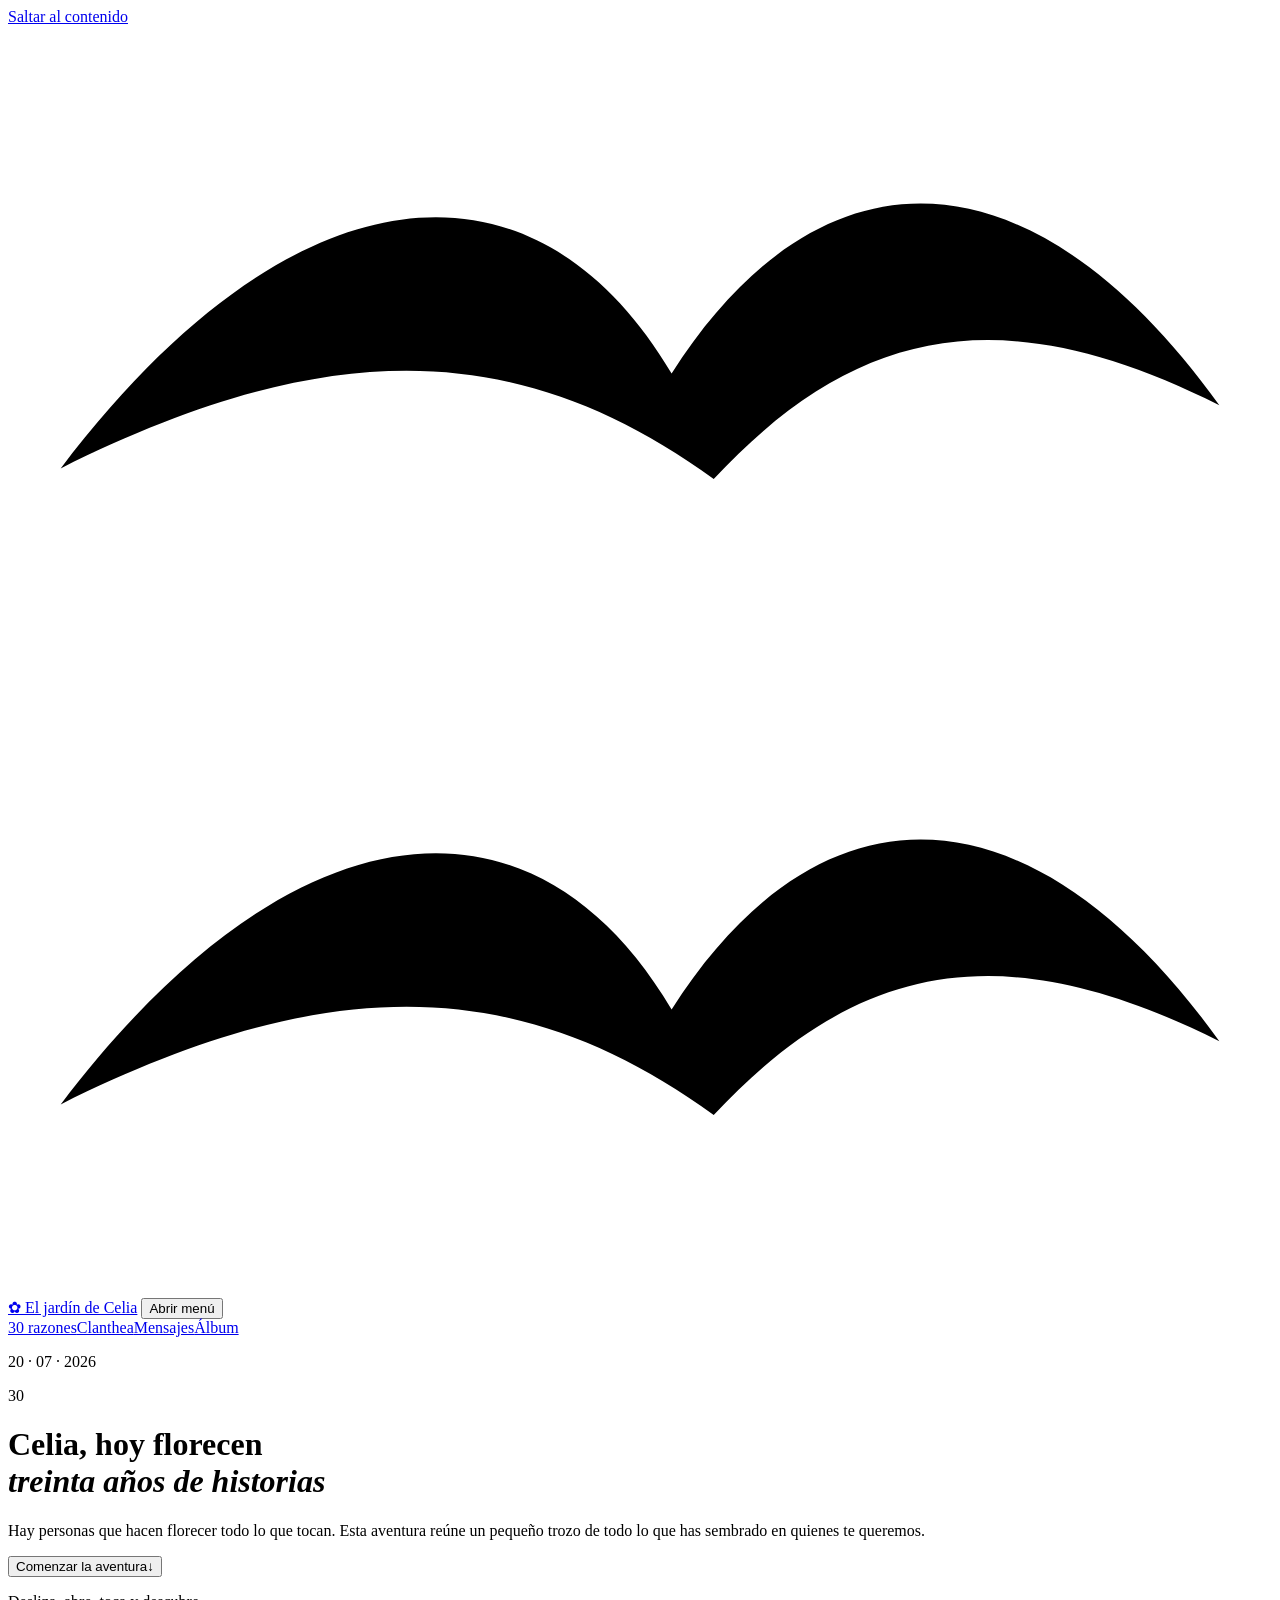
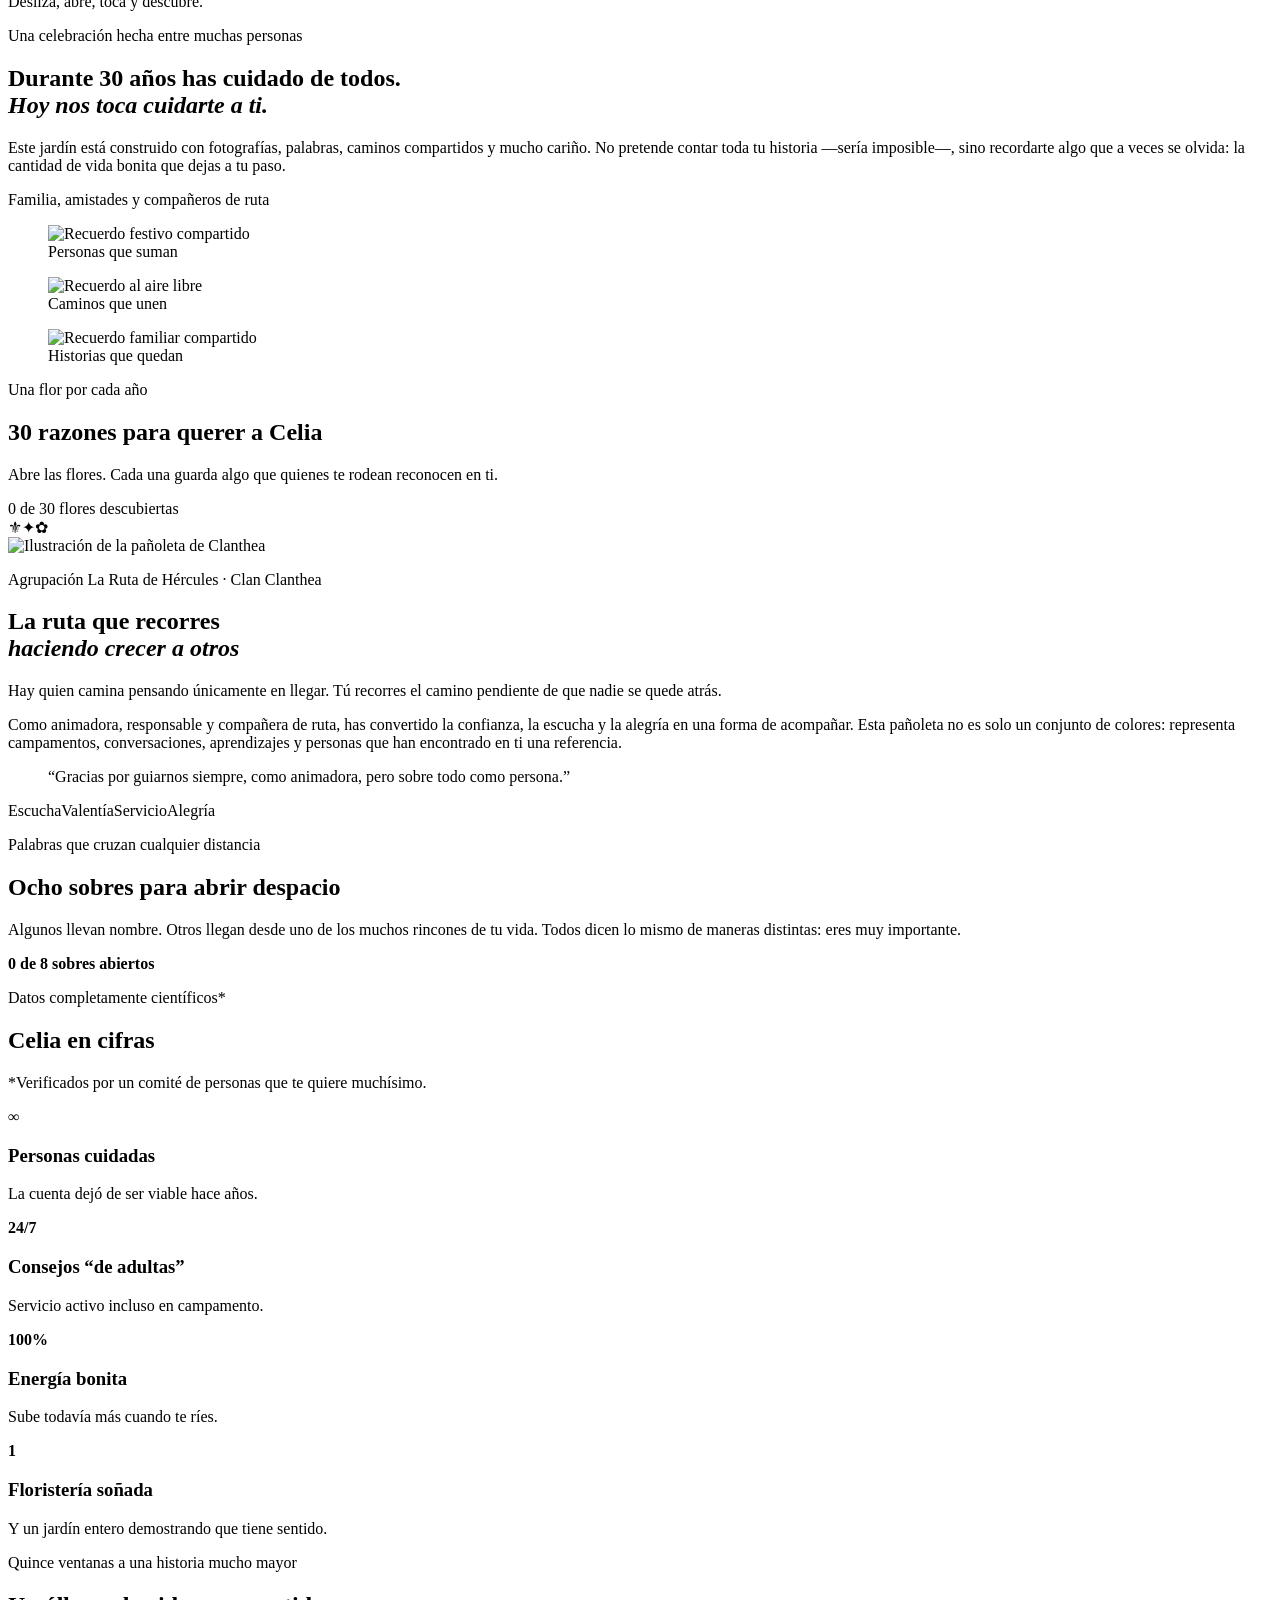
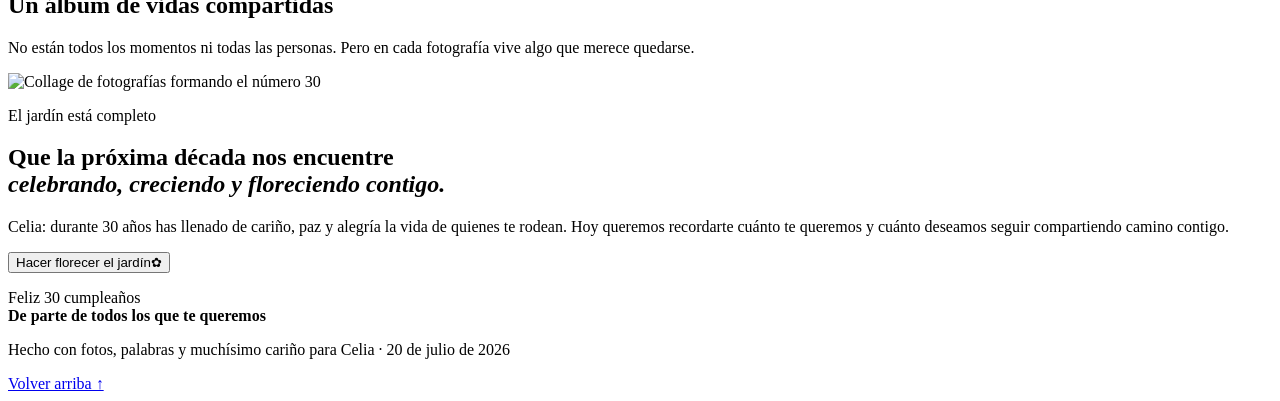
==== index.html @ 1d8b46d8 "Add files via upload" ====
<!doctype html>
<html lang="es">
<head>
  <meta charset="utf-8">
  <meta name="viewport" content="width=device-width, initial-scale=1, viewport-fit=cover">
  <meta name="theme-color" content="#6f3aa8">
  <meta name="color-scheme" content="light">
  <meta name="robots" content="noindex, nofollow, noarchive">
  <meta name="description" content="El jardín de los 30: una aventura de cumpleaños para Celia, creada por quienes la quieren.">
  <meta property="og:title" content="Celia · El jardín de los 30">
  <meta property="og:description" content="Treinta años, infinitas historias y un jardín lleno de cariño.">
  <meta property="og:type" content="website">
  <meta property="og:image" content="https://lsanchezmuniz23.github.io/Celia/assets/illustrations/og-celia.webp">
  <meta property="og:image:width" content="1200">
  <meta property="og:image:height" content="630">
  <meta property="og:url" content="https://lsanchezmuniz23.github.io/Celia/">
  <link rel="canonical" href="https://lsanchezmuniz23.github.io/Celia/">
  <meta property="og:locale" content="es_ES">
  <title>Celia · El jardín de los 30</title>
  <link rel="icon" href="assets/illustrations/favicon.svg" type="image/svg+xml">
  <link rel="manifest" href="manifest.webmanifest">
  <link rel="stylesheet" href="css/styles.css">
  <script>document.documentElement.classList.add('js');</script>
</head>
<body>
  <a class="skip-link" href="#main">Saltar al contenido</a>
  <div class="page-progress" aria-hidden="true"><span></span></div>
  <div class="petal-field" aria-hidden="true"></div>

  <header class="hero" id="inicio">
    <div class="hero__sky" aria-hidden="true">
      <svg class="swallow swallow--one" viewBox="0 0 120 60"><path d="M5 42c22-29 45-31 58-9 14-22 34-22 52 3-20-10-34-8-48 7-18-13-36-14-62-1Z"/></svg>
      <svg class="swallow swallow--two" viewBox="0 0 120 60"><path d="M5 42c22-29 45-31 58-9 14-22 34-22 52 3-20-10-34-8-48 7-18-13-36-14-62-1Z"/></svg>
    </div>
    <nav class="topbar" aria-label="Navegación principal">
      <a class="brand" href="#inicio" aria-label="Volver al inicio"><span>✿</span> El jardín de Celia</a>
      <button class="nav-toggle" type="button" aria-expanded="false" aria-controls="nav-links"><span></span><span></span><span></span><span class="sr-only">Abrir menú</span></button>
      <div class="nav-links" id="nav-links">
        <a href="#razones">30 razones</a><a href="#clanthea">Clanthea</a><a href="#mensajes">Mensajes</a><a href="#album">Álbum</a>
      </div>
    </nav>

    <div class="hero__content">
      <p class="eyebrow">20 · 07 · 2026</p>
      <div class="hero__number" aria-hidden="true">30</div>
      <h1>Celia, hoy florecen<br><em>treinta años de historias</em></h1>
      <p class="hero__lead">Hay personas que hacen florecer todo lo que tocan. Esta aventura reúne un pequeño trozo de todo lo que has sembrado en quienes te queremos.</p>
      <button class="primary-button" id="start-journey" type="button"><span>Comenzar la aventura</span><span aria-hidden="true">↓</span></button>
      <p class="hero__hint">Desliza, abre, toca y descubre.</p>
    </div>
    <div class="hero__garden" aria-hidden="true">
      <span class="stem s1"></span><span class="stem s2"></span><span class="stem s3"></span><span class="stem s4"></span><span class="stem s5"></span>
    </div>
  </header>

  <main id="main">
    <section class="intro section" id="bienvenida">
      <div class="section__inner intro__grid">
        <div class="reveal">
          <p class="section-kicker">Una celebración hecha entre muchas personas</p>
          <h2>Durante 30 años has cuidado de todos.<br><em>Hoy nos toca cuidarte a ti.</em></h2>
          <p class="body-large">Este jardín está construido con fotografías, palabras, caminos compartidos y mucho cariño. No pretende contar toda tu historia —sería imposible—, sino recordarte algo que a veces se olvida: la cantidad de vida bonita que dejas a tu paso.</p>
          <div class="signature-line"><span></span><p>Familia, amistades y compañeros de ruta</p></div>
        </div>
        <div class="photo-stack reveal" aria-label="Selección de recuerdos">
          <figure class="stack-card stack-card--a"><img src="assets/thumbs/photo-01.webp" alt="Recuerdo festivo compartido" width="640" height="640"><figcaption>Personas que suman</figcaption></figure>
          <figure class="stack-card stack-card--b"><img src="assets/thumbs/photo-05.webp" alt="Recuerdo al aire libre" width="640" height="640"><figcaption>Caminos que unen</figcaption></figure>
          <figure class="stack-card stack-card--c"><img src="assets/thumbs/photo-08.webp" alt="Recuerdo familiar compartido" width="640" height="640"><figcaption>Historias que quedan</figcaption></figure>
        </div>
      </div>
    </section>

    <section class="reasons section" id="razones">
      <div class="section__inner">
        <div class="section-heading reveal">
          <p class="section-kicker">Una flor por cada año</p>
          <h2>30 razones para querer a Celia</h2>
          <p>Abre las flores. Cada una guarda algo que quienes te rodean reconocen en ti.</p>
        </div>
        <div class="flower-counter reveal" aria-live="polite"><span id="flowers-opened">0</span> de 30 flores descubiertas</div>
        <div class="flower-grid" id="flower-grid" aria-label="Treinta razones para querer a Celia"></div>
      </div>
    </section>

    <section class="clanthea section" id="clanthea">
      <div class="section__inner clanthea__grid">
        <div class="scarf-wrap reveal">
          <div class="scarf-orbit" aria-hidden="true"><span>⚜</span><span>✦</span><span>✿</span></div>
          <img src="assets/illustrations/panoleta-clanthea.svg" alt="Ilustración de la pañoleta de Clanthea" width="640" height="480">
        </div>
        <div class="reveal">
          <p class="section-kicker">Agrupación La Ruta de Hércules · Clan Clanthea</p>
          <h2>La ruta que recorres<br><em>haciendo crecer a otros</em></h2>
          <p class="body-large">Hay quien camina pensando únicamente en llegar. Tú recorres el camino pendiente de que nadie se quede atrás.</p>
          <p>Como animadora, responsable y compañera de ruta, has convertido la confianza, la escucha y la alegría en una forma de acompañar. Esta pañoleta no es solo un conjunto de colores: representa campamentos, conversaciones, aprendizajes y personas que han encontrado en ti una referencia.</p>
          <blockquote>“Gracias por guiarnos siempre, como animadora, pero sobre todo como persona.”</blockquote>
          <div class="scout-values" aria-label="Valores que representa Celia"><span>Escucha</span><span>Valentía</span><span>Servicio</span><span>Alegría</span></div>
        </div>
      </div>
    </section>

    <section class="messages section" id="mensajes">
      <div class="section__inner">
        <div class="section-heading reveal">
          <p class="section-kicker">Palabras que cruzan cualquier distancia</p>
          <h2>Ocho sobres para abrir despacio</h2>
          <p>Algunos llevan nombre. Otros llegan desde uno de los muchos rincones de tu vida. Todos dicen lo mismo de maneras distintas: eres muy importante.</p>
        </div>
        <div class="envelope-grid" id="envelope-grid"></div>
        <div class="envelope-progress reveal" aria-live="polite"><span class="progress-dots" id="envelope-dots"></span><strong id="envelopes-opened">0 de 8 sobres abiertos</strong></div>
      </div>
    </section>

    <section class="numbers section" aria-labelledby="numbers-title">
      <div class="section__inner">
        <div class="section-heading reveal"><p class="section-kicker">Datos completamente científicos*</p><h2 id="numbers-title">Celia en cifras</h2><p class="fine-print">*Verificados por un comité de personas que te quiere muchísimo.</p></div>
        <div class="stats-grid">
          <article class="stat reveal"><strong>∞</strong><h3>Personas cuidadas</h3><p>La cuenta dejó de ser viable hace años.</p></article>
          <article class="stat reveal"><strong>24/7</strong><h3>Consejos “de adultas”</h3><p>Servicio activo incluso en campamento.</p></article>
          <article class="stat reveal"><strong>100%</strong><h3>Energía bonita</h3><p>Sube todavía más cuando te ríes.</p></article>
          <article class="stat reveal"><strong>1</strong><h3>Floristería soñada</h3><p>Y un jardín entero demostrando que tiene sentido.</p></article>
        </div>
      </div>
    </section>

    <section class="album section" id="album">
      <div class="section__inner section__inner--wide">
        <div class="section-heading reveal">
          <p class="section-kicker">Quince ventanas a una historia mucho mayor</p>
          <h2>Un álbum de vidas compartidas</h2>
          <p>No están todos los momentos ni todas las personas. Pero en cada fotografía vive algo que merece quedarse.</p>
        </div>
        <div class="gallery" id="gallery"></div>
      </div>
    </section>

    <section class="finale section" id="final">
      <div class="section__inner finale__inner">
        <img class="collage-30 reveal" src="assets/illustrations/collage-30.webp" alt="Collage de fotografías formando el número 30" width="1400" height="760">
        <div class="finale__copy reveal">
          <p class="section-kicker">El jardín está completo</p>
          <h2>Que la próxima década nos encuentre<br><em>celebrando, creciendo y floreciendo contigo.</em></h2>
          <p class="body-large">Celia: durante 30 años has llenado de cariño, paz y alegría la vida de quienes te rodean. Hoy queremos recordarte cuánto te queremos y cuánto deseamos seguir compartiendo camino contigo.</p>
          <button class="primary-button primary-button--light" id="bloom-button" type="button"><span>Hacer florecer el jardín</span><span aria-hidden="true">✿</span></button>
          <p class="final-signature">Feliz 30 cumpleaños<br><strong>De parte de todos los que te queremos</strong></p>
        </div>
      </div>
      <div class="final-garden" id="final-garden" aria-hidden="true"></div>
    </section>
  </main>

  <footer><p>Hecho con fotos, palabras y muchísimo cariño para Celia · 20 de julio de 2026</p><a href="#inicio">Volver arriba ↑</a></footer>

  <dialog class="modal" id="message-modal" aria-labelledby="message-title">
    <div class="modal__paper">
      <button class="modal__close" type="button" aria-label="Cerrar mensaje">×</button>
      <div class="modal__stamp" id="message-symbol" aria-hidden="true">✦</div>
      <p class="modal__author" id="message-author"></p>
      <h2 id="message-title"></h2>
      <div class="modal__body" id="message-body"></div>
    </div>
  </dialog>

  <dialog class="modal lightbox" id="lightbox" aria-labelledby="lightbox-title">
    <div class="lightbox__frame">
      <button class="modal__close lightbox__close" type="button" aria-label="Cerrar fotografía">×</button>
      <button class="lightbox__nav lightbox__prev" type="button" aria-label="Fotografía anterior">‹</button>
      <img id="lightbox-image" src="" alt="">
      <button class="lightbox__nav lightbox__next" type="button" aria-label="Fotografía siguiente">›</button>
      <p id="lightbox-title">Recuerdo compartido</p>
    </div>
  </dialog>

  <div class="toast" id="toast" role="status" aria-live="polite"></div>
  <script src="js/data.js"></script>
  <script src="js/app.js"></script>
</body>
</html>
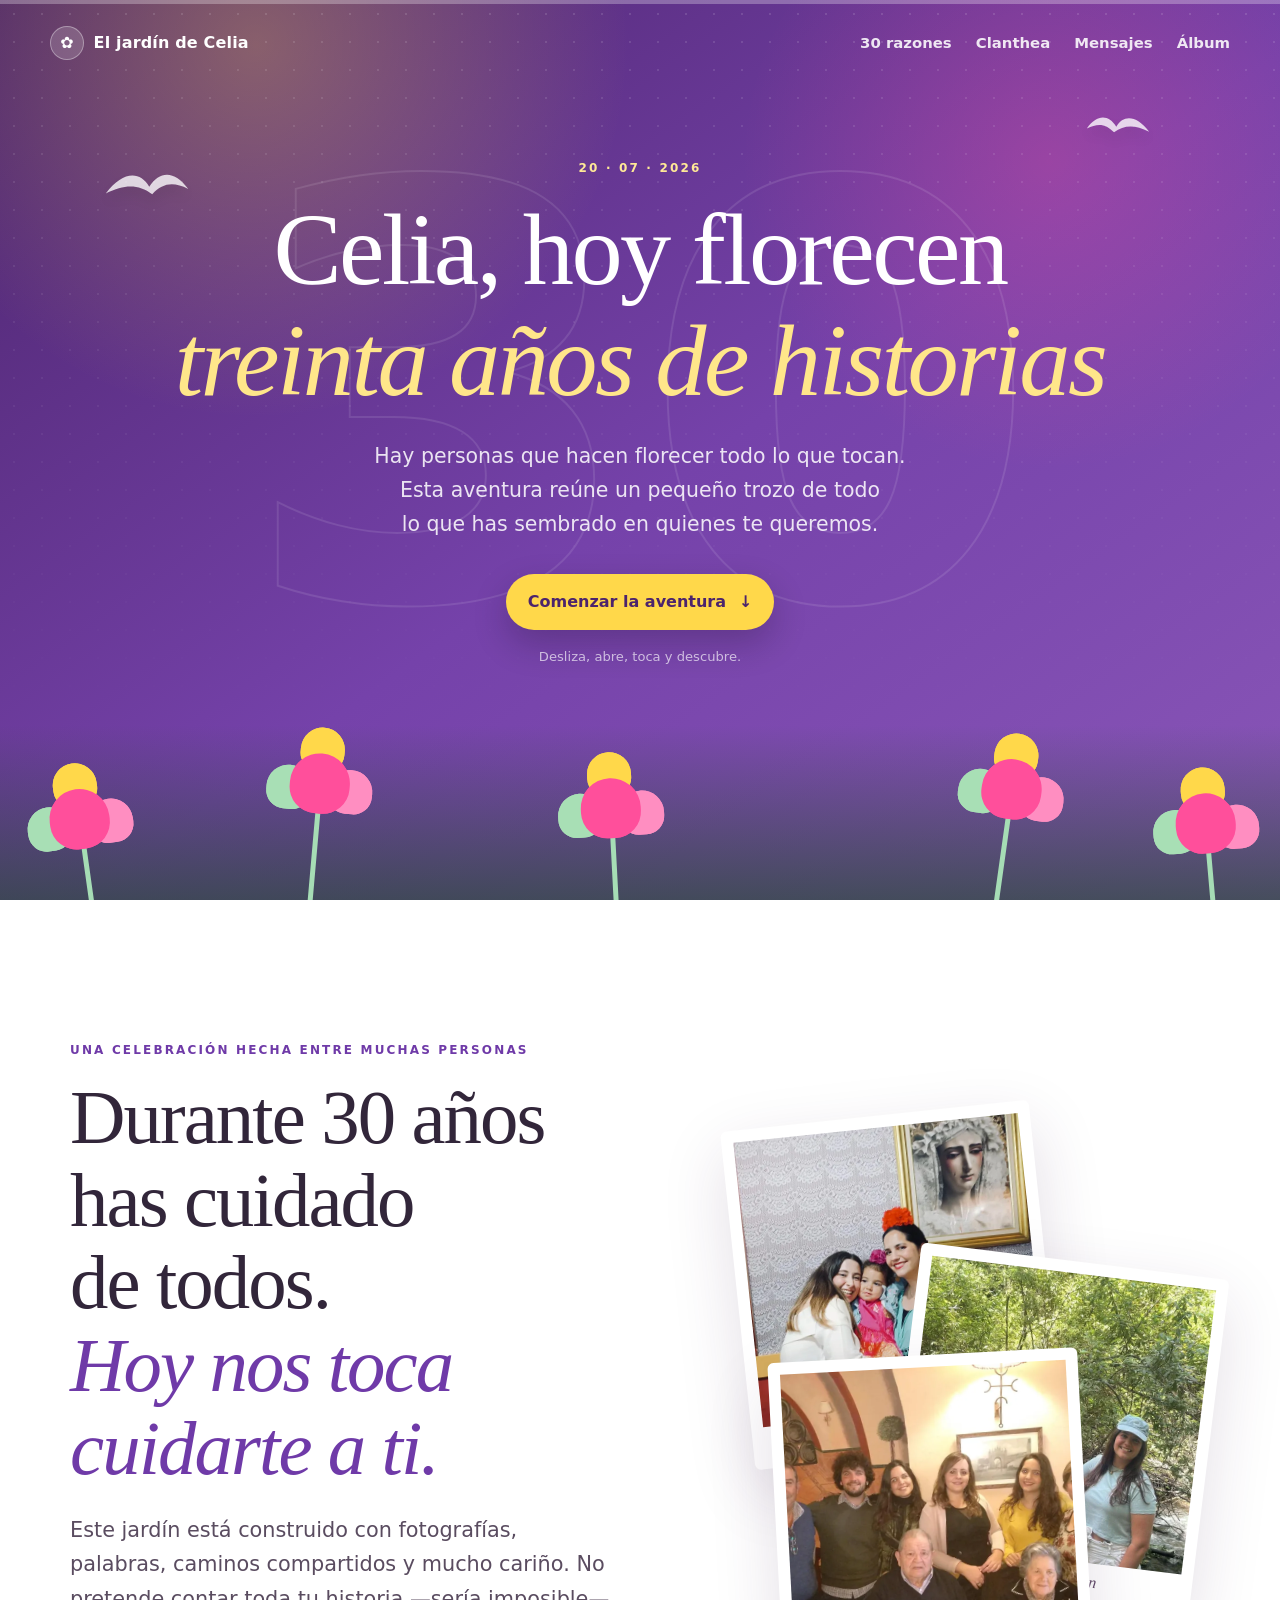
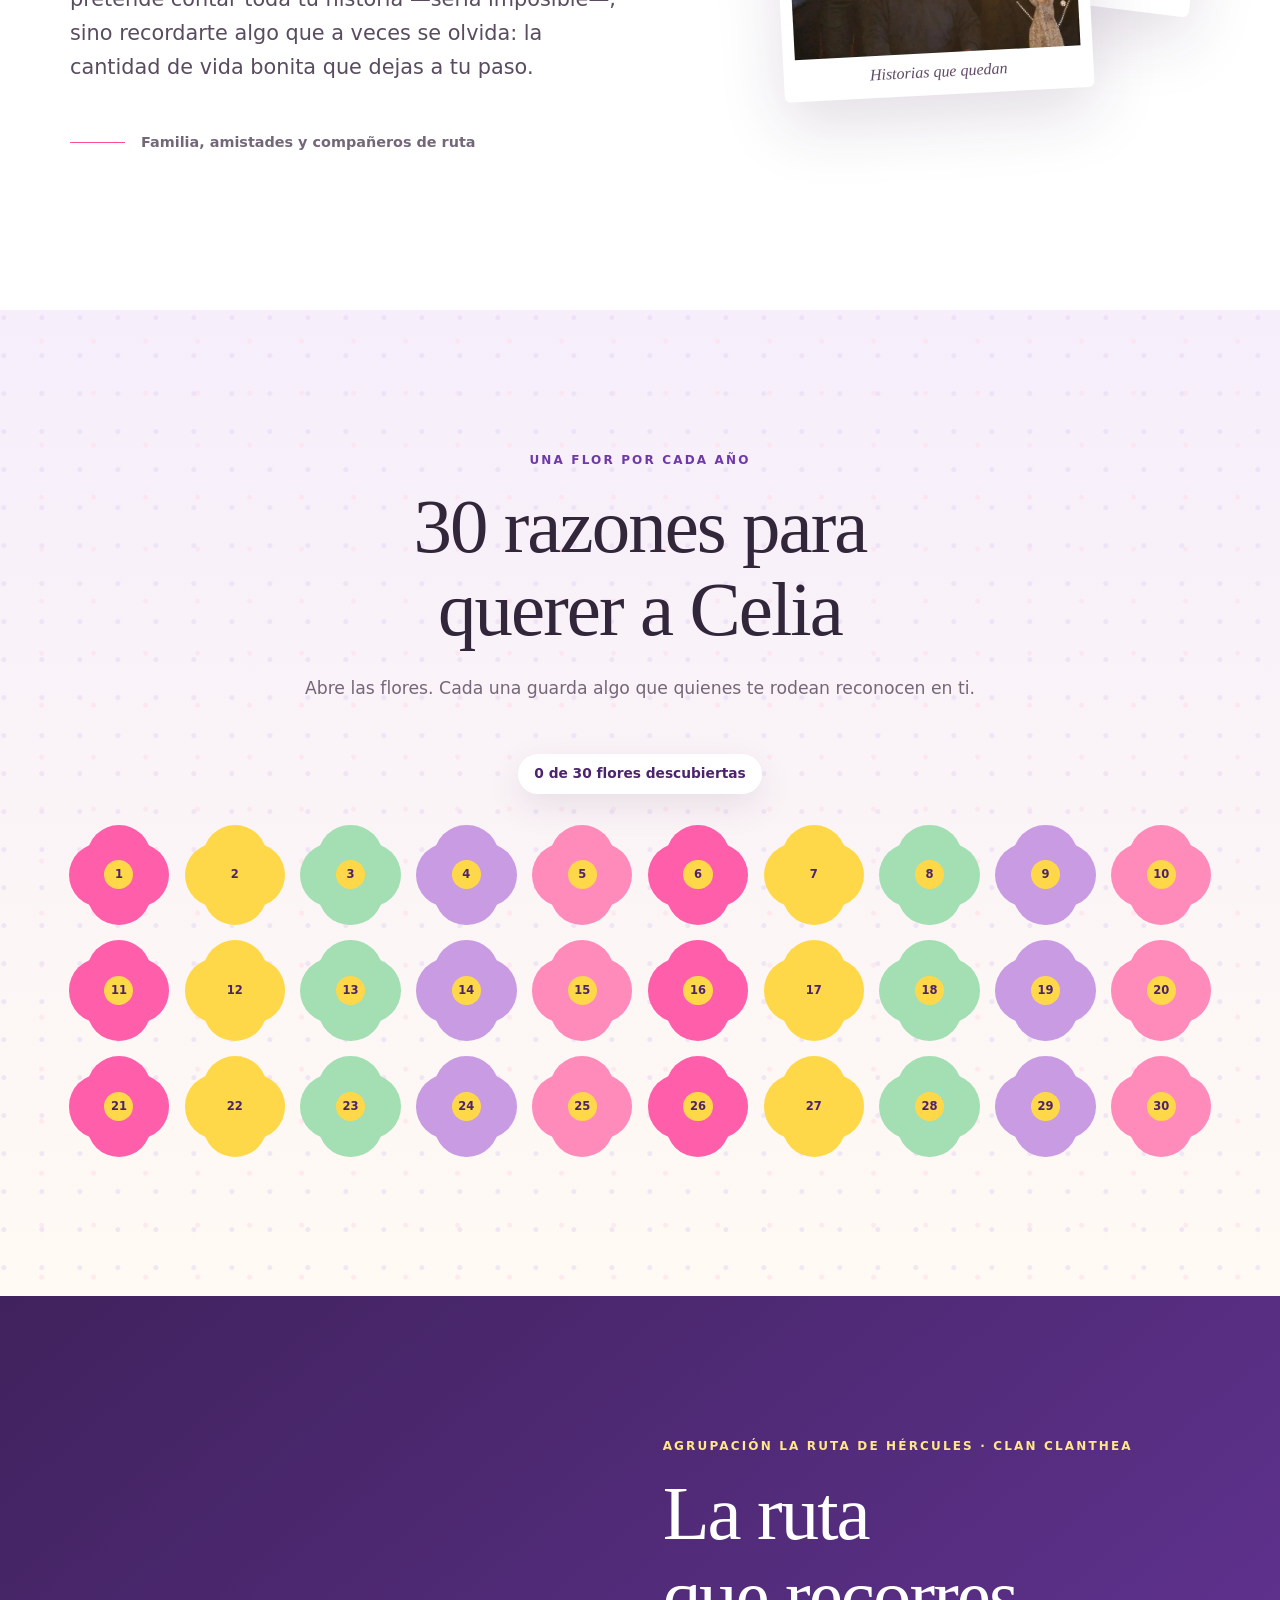
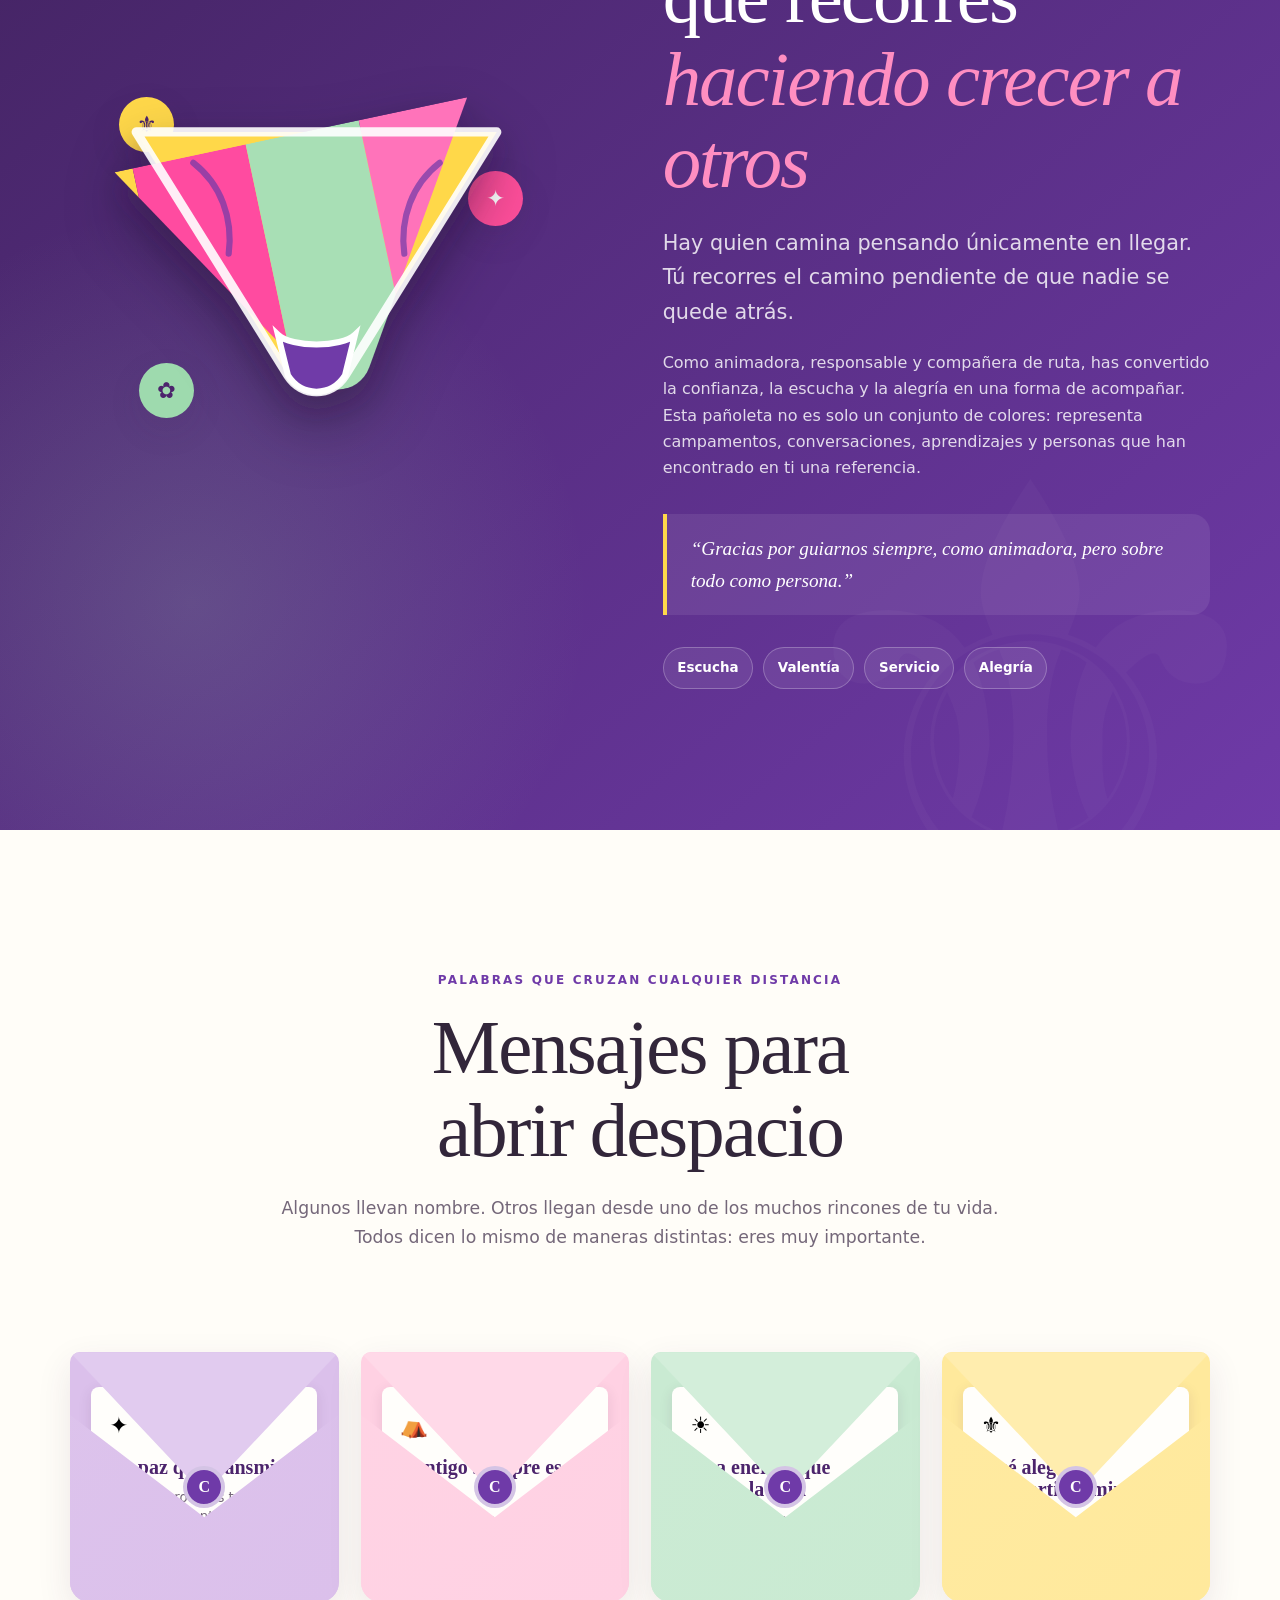
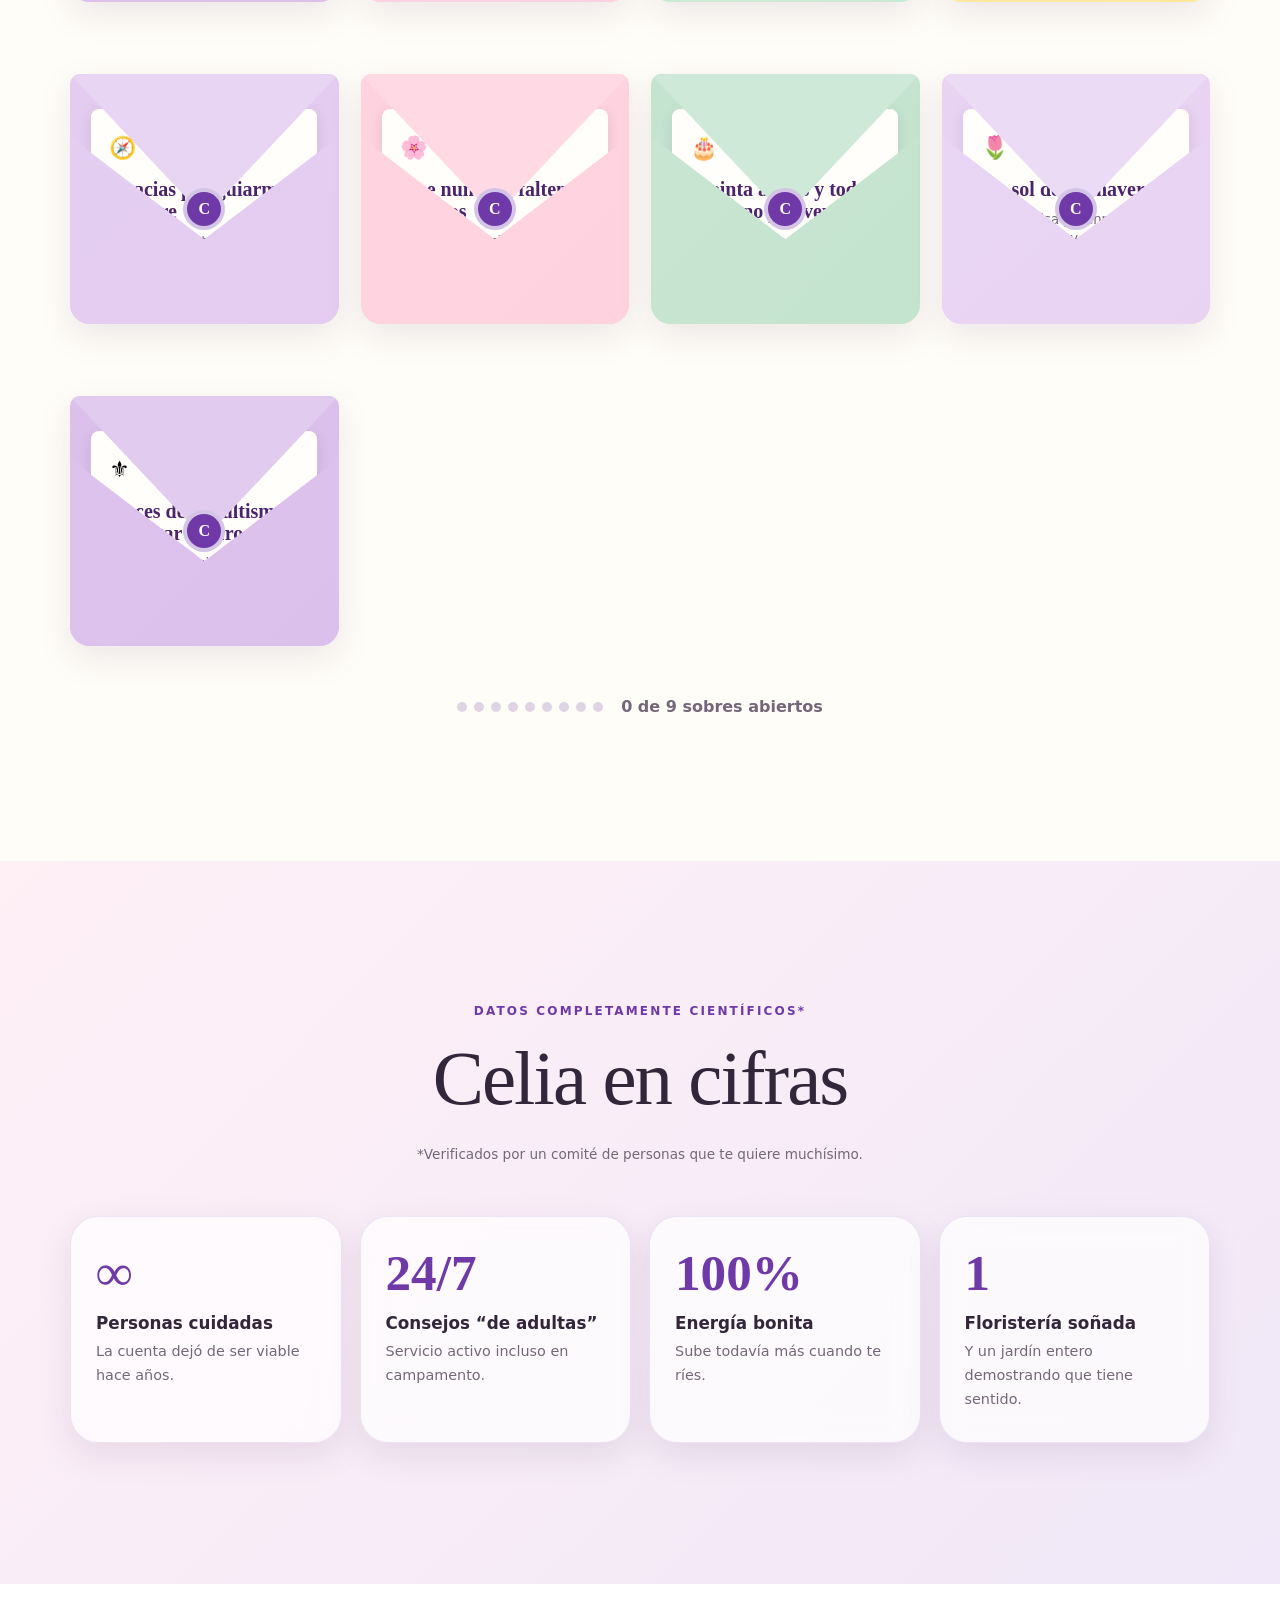
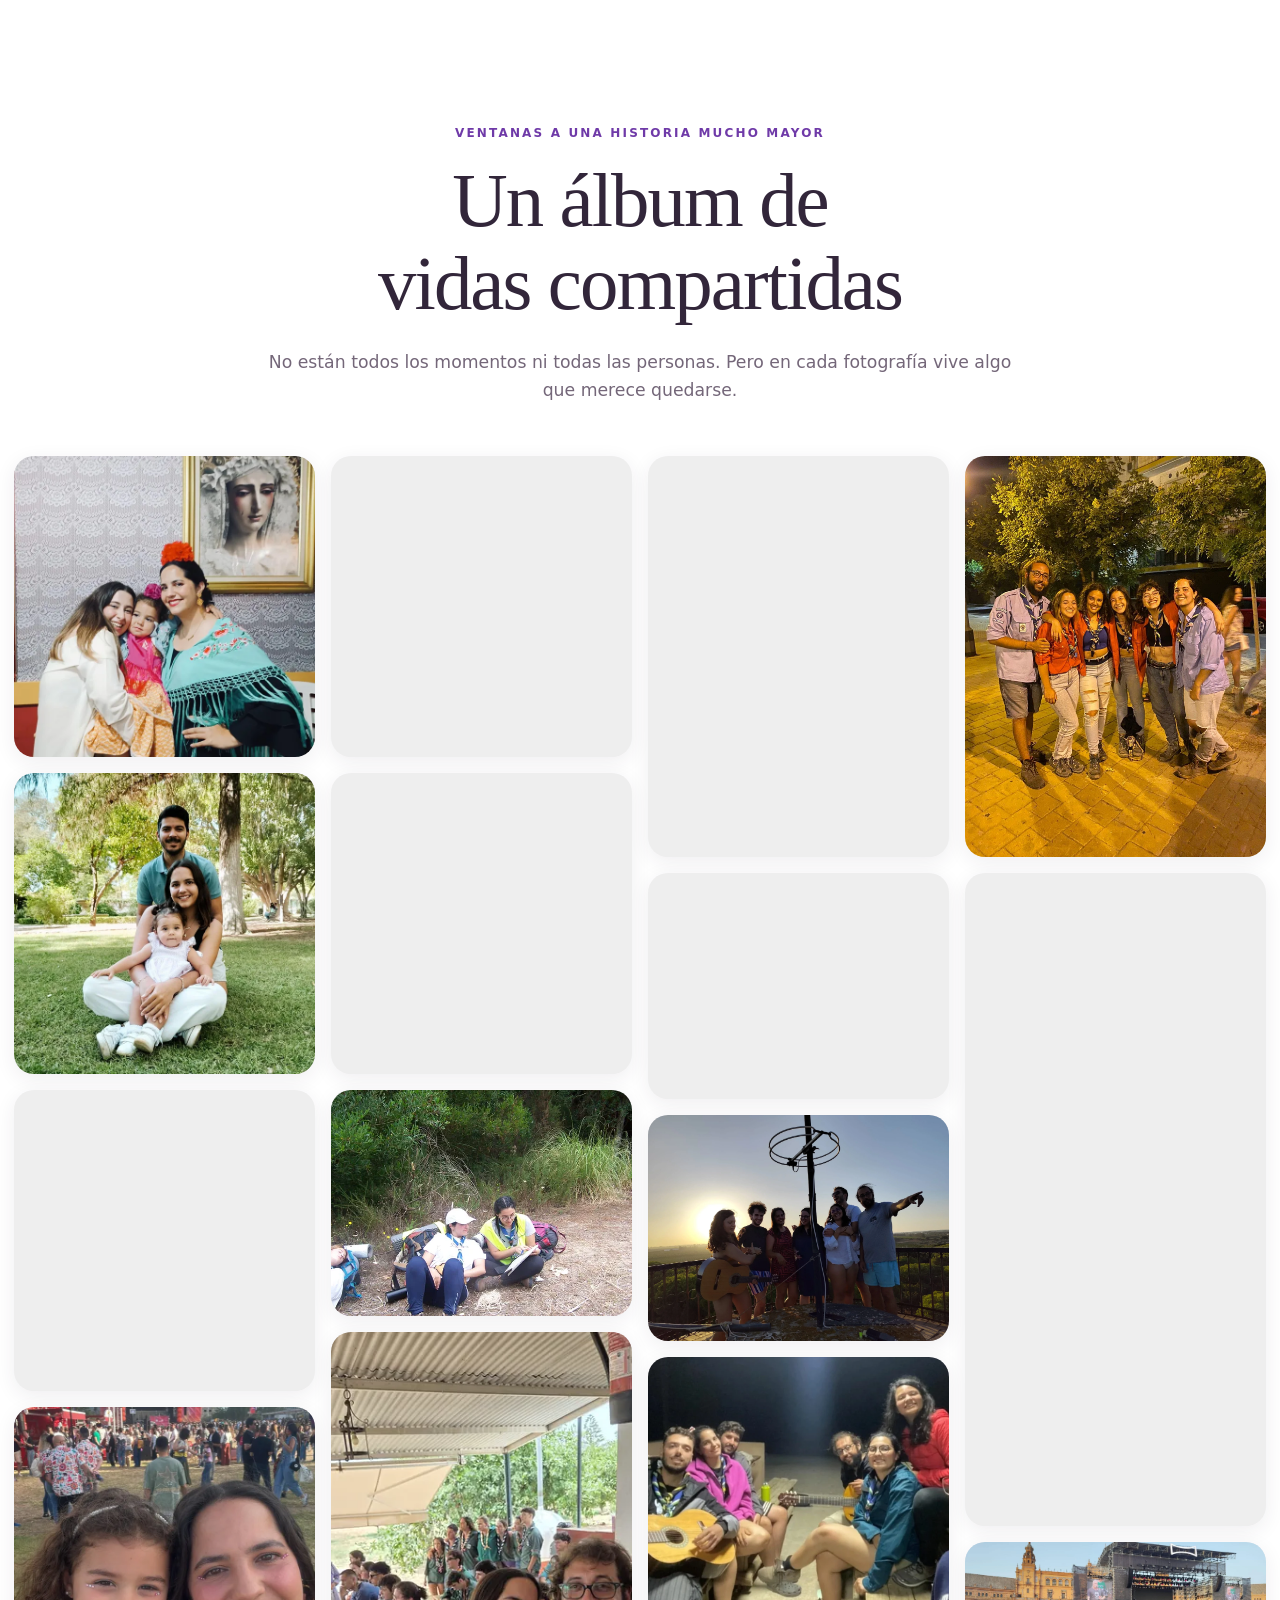
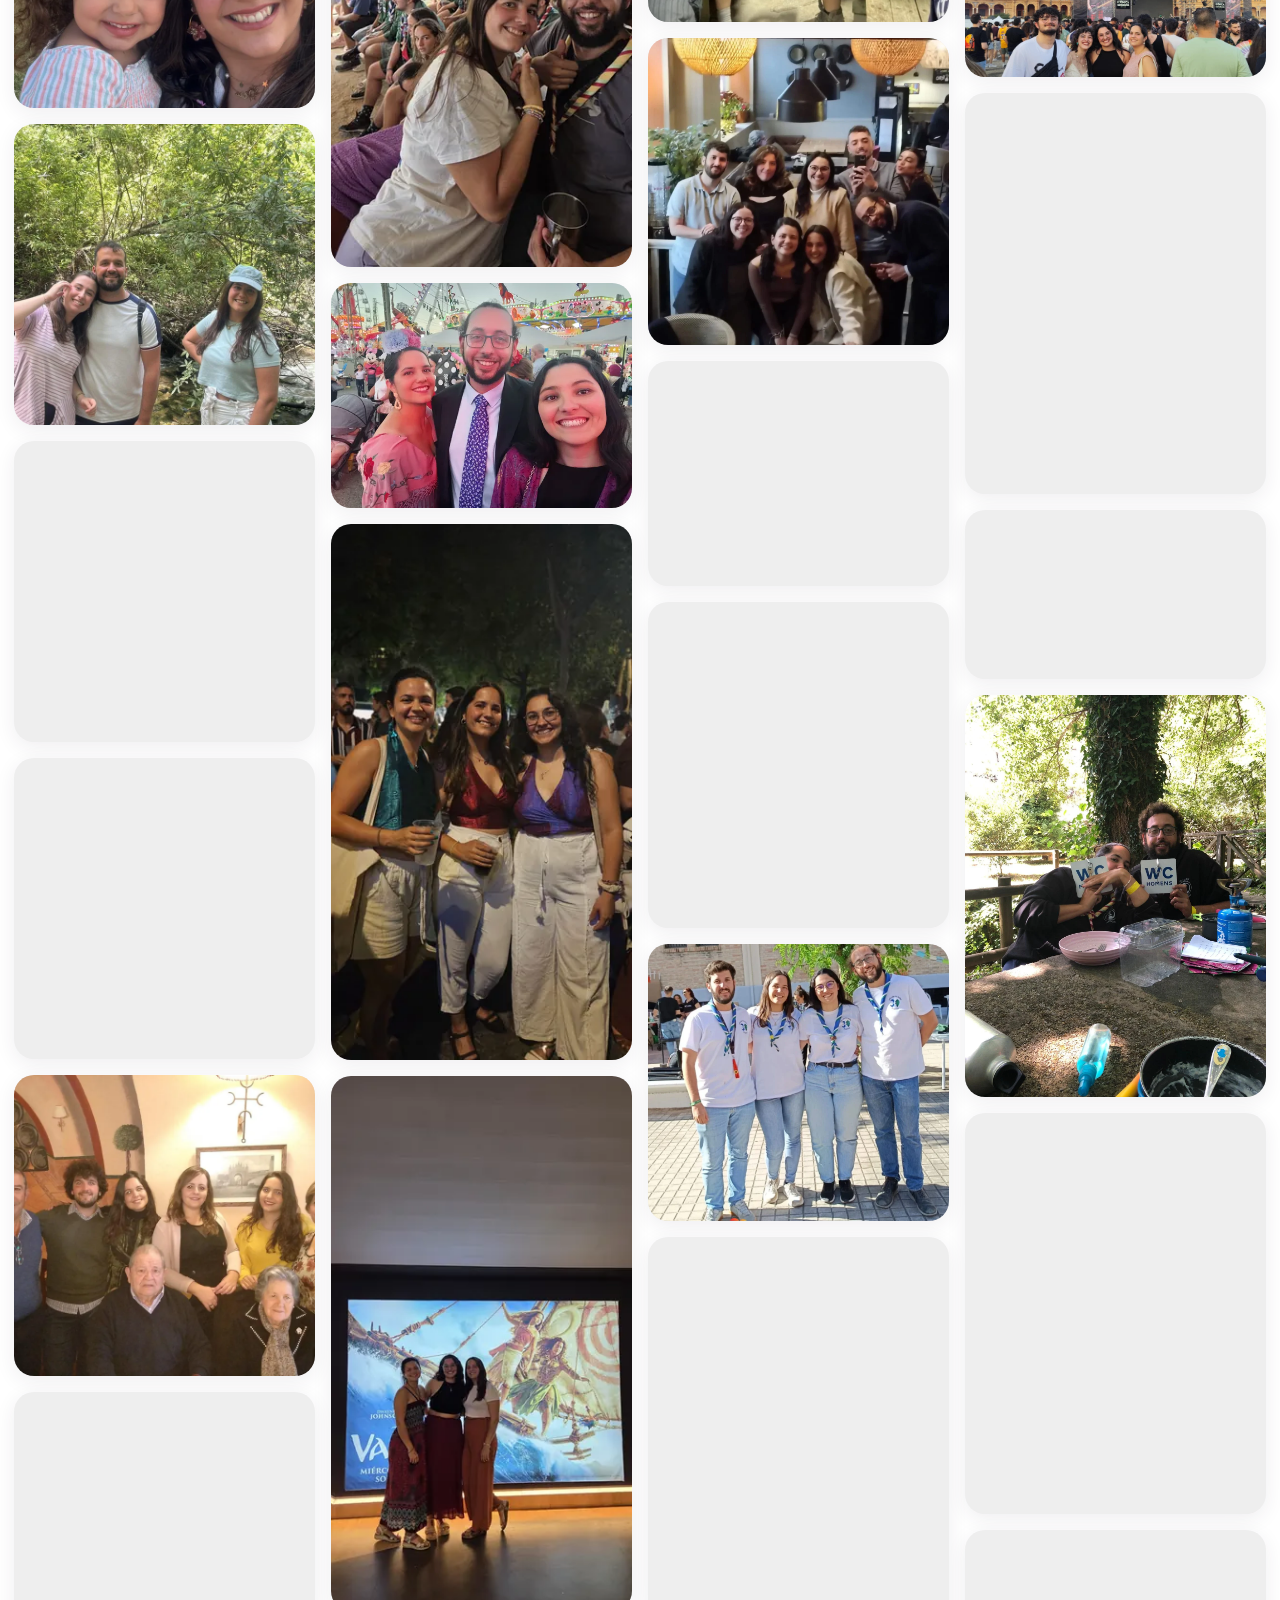
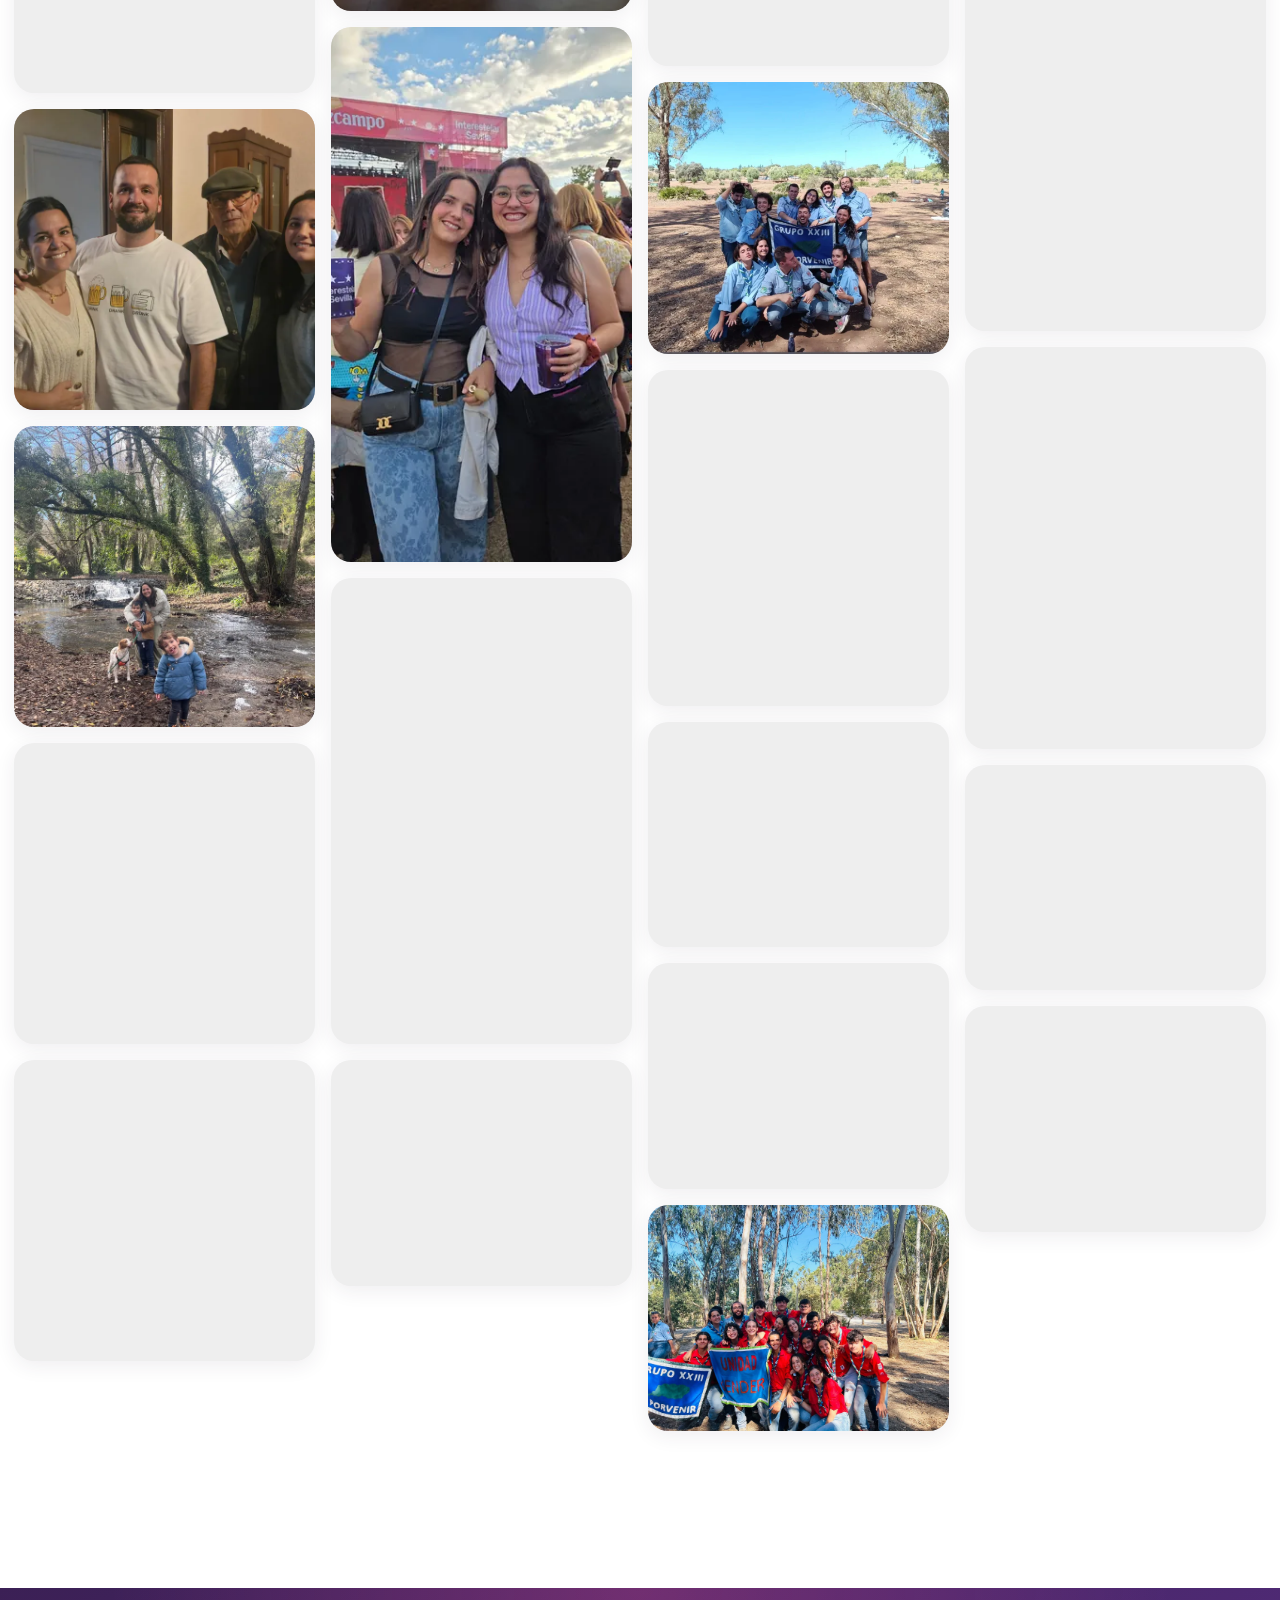
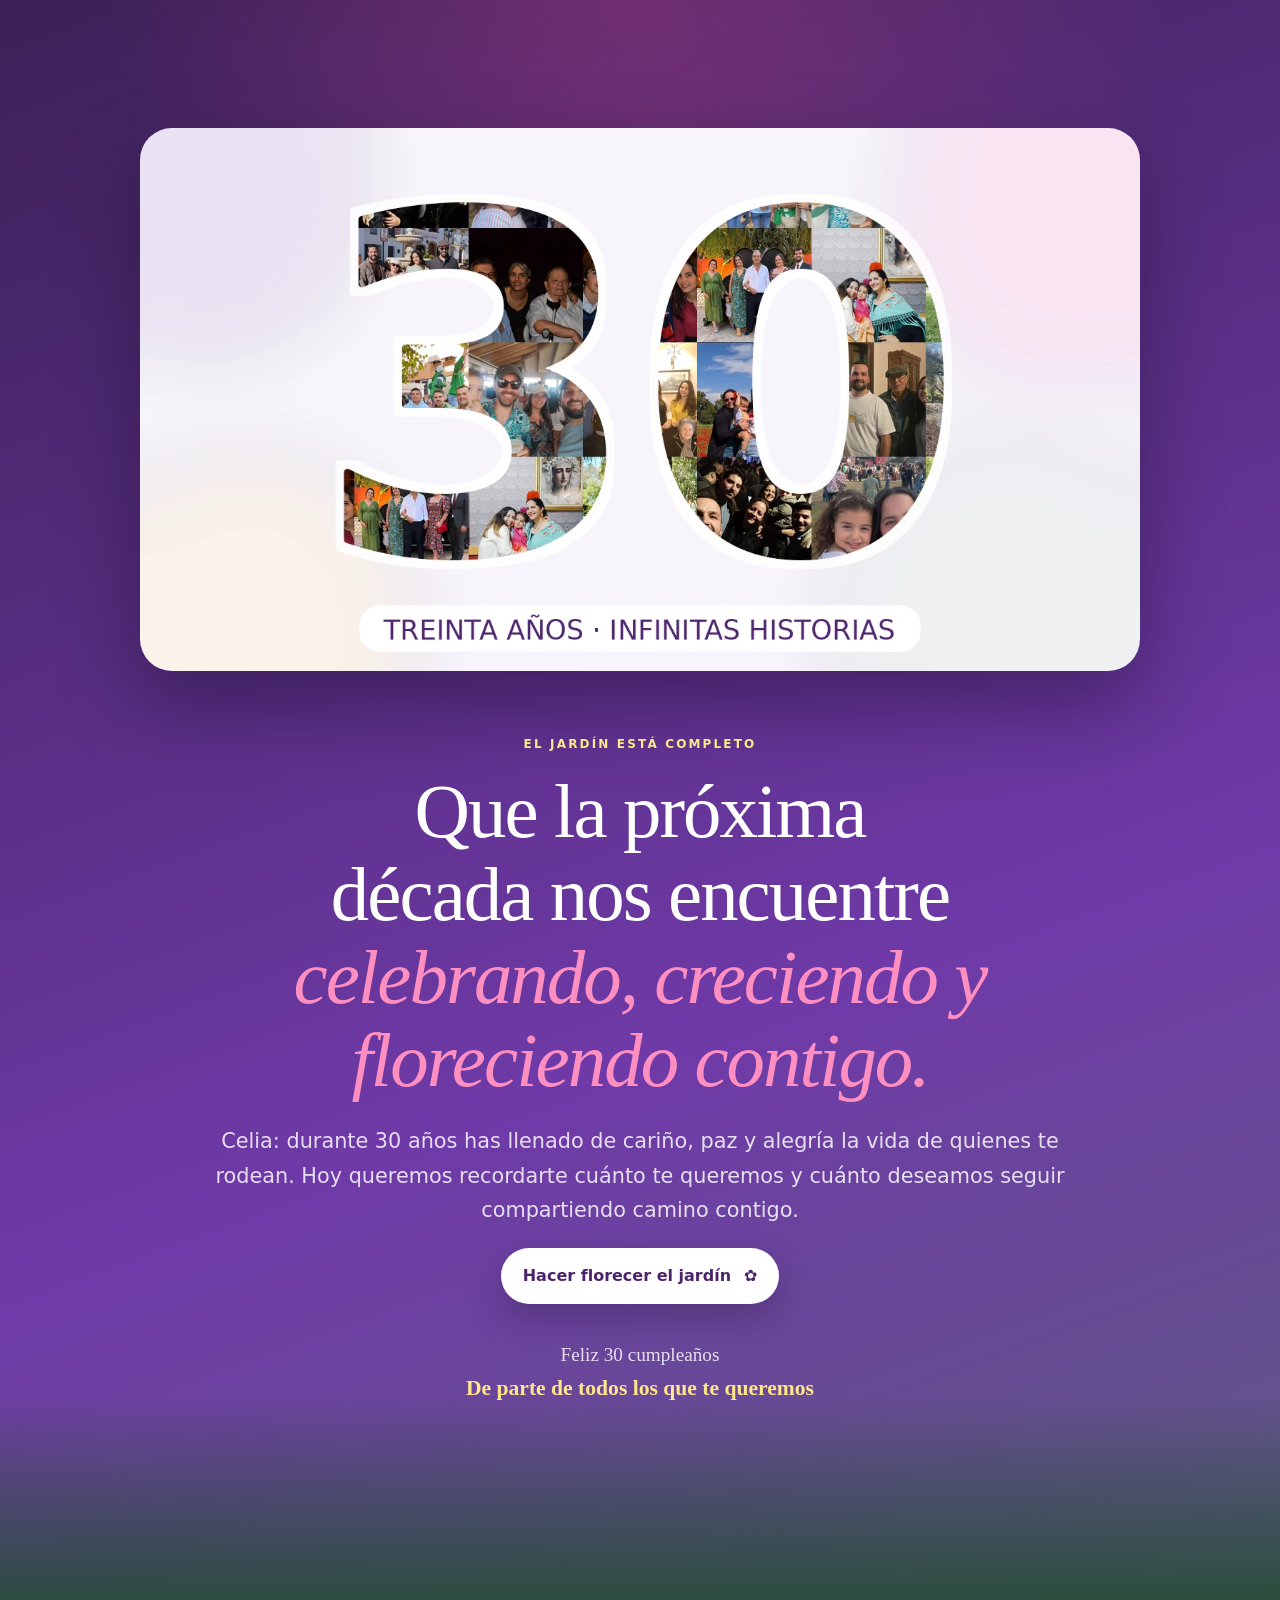
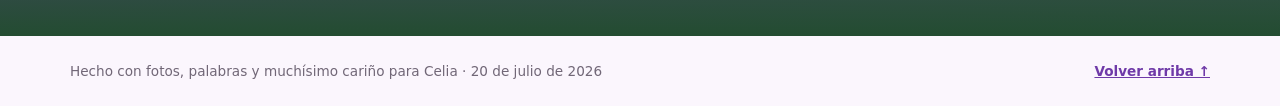
==== commit 11c5d7a9: "Update index.html" ====
--- a/index.html
+++ b/index.html
@@ -103,11 +103,11 @@
       <div class="section__inner">
         <div class="section-heading reveal">
           <p class="section-kicker">Palabras que cruzan cualquier distancia</p>
-          <h2>Ocho sobres para abrir despacio</h2>
+          <h2>Mensajes para abrir despacio</h2>
           <p>Algunos llevan nombre. Otros llegan desde uno de los muchos rincones de tu vida. Todos dicen lo mismo de maneras distintas: eres muy importante.</p>
         </div>
         <div class="envelope-grid" id="envelope-grid"></div>
-        <div class="envelope-progress reveal" aria-live="polite"><span class="progress-dots" id="envelope-dots"></span><strong id="envelopes-opened">0 de 8 sobres abiertos</strong></div>
+        <div class="envelope-progress reveal" aria-live="polite"><span class="progress-dots" id="envelope-dots"></span><strong id="envelopes-opened">0 de 15 sobres abiertos</strong></div>
       </div>
     </section>
 
@@ -126,7 +126,7 @@
     <section class="album section" id="album">
       <div class="section__inner section__inner--wide">
         <div class="section-heading reveal">
-          <p class="section-kicker">Quince ventanas a una historia mucho mayor</p>
+          <p class="section-kicker">Ventanas a una historia mucho mayor</p>
           <h2>Un álbum de vidas compartidas</h2>
           <p>No están todos los momentos ni todas las personas. Pero en cada fotografía vive algo que merece quedarse.</p>
         </div>
--- a/css/styles.css
+++ b/css/styles.css
@@ -0,0 +1,239 @@
+:root {
+  --purple: #6f3aa8;
+  --purple-deep: #4c246c;
+  --purple-soft: #efe6f7;
+  --pink: #ff4f9b;
+  --pink-soft: #ffe3ef;
+  --yellow: #ffd84a;
+  --green: #9edaae;
+  --green-deep: #3d7751;
+  --cream: #fffaf3;
+  --ink: #32263a;
+  --muted: #746779;
+  --white: #ffffff;
+  --shadow: 0 24px 65px rgba(64, 35, 79, .15);
+  --shadow-soft: 0 12px 34px rgba(64, 35, 79, .10);
+  --radius: 28px;
+}
+* { box-sizing: border-box; }
+html { scroll-behavior: smooth; }
+body { margin: 0; color: var(--ink); background: var(--cream); font-family: Inter, ui-sans-serif, system-ui, -apple-system, BlinkMacSystemFont, "Segoe UI", sans-serif; line-height: 1.65; overflow-x: hidden; }
+body.modal-open { overflow: hidden; }
+img { max-width: 100%; height: auto; display: block; }
+button, a { -webkit-tap-highlight-color: transparent; }
+button { font: inherit; }
+a { color: inherit; }
+::selection { background: var(--yellow); color: var(--purple-deep); }
+.sr-only { position: absolute; width: 1px; height: 1px; padding: 0; margin: -1px; overflow: hidden; clip: rect(0,0,0,0); white-space: nowrap; border: 0; }
+.skip-link { position: fixed; top: 10px; left: 10px; z-index: 1000; padding: .8rem 1rem; border-radius: 10px; background: white; color: var(--purple-deep); transform: translateY(-160%); transition: transform .2s; }
+.skip-link:focus { transform: translateY(0); }
+.page-progress { position: fixed; z-index: 999; inset: 0 0 auto; height: 4px; background: rgba(255,255,255,.28); pointer-events: none; }
+.page-progress span { display: block; width: 0; height: 100%; background: linear-gradient(90deg,var(--yellow),var(--pink)); }
+.petals { position: fixed; z-index: 1200; inset: 0; pointer-events: none; overflow: hidden; }
+.petal { position: absolute; top: -40px; width: 13px; height: 20px; border-radius: 80% 10% 80% 10%; background: var(--pink); animation: petalFall var(--fall, 3.5s) linear forwards; opacity: .9; }
+@keyframes petalFall { to { transform: translate3d(var(--drift, 40px), 110vh, 0) rotate(720deg); opacity: .2; } }
+.hero { position: relative; min-height: 100svh; display: grid; place-items: center; overflow: hidden; color: white; background: radial-gradient(circle at 20% 5%, rgba(255,216,74,.30), transparent 28%), radial-gradient(circle at 82% 18%, rgba(255,79,155,.28), transparent 24%), linear-gradient(145deg,#4c246c 0%,#7542aa 53%,#8956b7 100%); }
+.hero::before { content:""; position:absolute; inset:0; opacity:.12; background-image: radial-gradient(#fff 1px, transparent 1px); background-size: 28px 28px; mask-image: linear-gradient(to bottom,#000,transparent 80%); }
+.hero__sky { position:absolute; inset:0; pointer-events:none; }
+.swallow { position:absolute; width:90px; fill:rgba(255,255,255,.78); filter: drop-shadow(0 8px 6px rgba(0,0,0,.08)); animation: glide 9s ease-in-out infinite; }
+.swallow--one { top:18%; left:8%; }
+.swallow--two { top:12%; right:10%; width:68px; animation-delay:-4s; transform:scaleX(-1); }
+@keyframes glide { 0%,100%{translate:0 0; rotate:-3deg} 50%{translate:25px -18px; rotate:4deg} }
+.topbar { position:absolute; z-index:30; inset:0 0 auto; display:flex; align-items:center; justify-content:space-between; width:min(1180px,calc(100% - 40px)); margin:auto; padding:26px 0; }
+.brand { display:flex; align-items:center; gap:.6rem; font-weight:750; text-decoration:none; letter-spacing:.01em; }
+.brand span { display:grid; place-items:center; width:34px; height:34px; border-radius:50%; background:rgba(255,255,255,.16); border:1px solid rgba(255,255,255,.35); }
+.nav-links { display:flex; gap:24px; align-items:center; }
+.nav-links a { text-decoration:none; font-size:.93rem; opacity:.88; font-weight:650; }
+.nav-links a:hover,.nav-links a:focus-visible { opacity:1; text-decoration:underline; text-underline-offset:6px; }
+.nav-toggle { display:none; width:44px; height:44px; border-radius:14px; border:1px solid rgba(255,255,255,.3); background:rgba(255,255,255,.12); padding:10px; }
+.nav-toggle span:not(.sr-only) { display:block; height:2px; background:white; margin:5px 0; border-radius:2px; }
+.hero__content { position:relative; z-index:4; width:min(950px,calc(100% - 34px)); margin:90px auto 150px; text-align:center; }
+.eyebrow,.section-kicker { margin:0 0 1rem; text-transform:uppercase; letter-spacing:.18em; font-size:.75rem; font-weight:800; }
+.eyebrow { color:#ffe997; }
+.hero__number { position:absolute; z-index:-1; left:50%; top:46%; translate:-50% -50%; font-size:clamp(18rem,45vw,37rem); line-height:.7; font-weight:900; color:transparent; -webkit-text-stroke:2px rgba(255,255,255,.10); user-select:none; }
+h1,h2,h3 { margin-top:0; line-height:1.08; }
+h1,h2 { font-family: Georgia, "Times New Roman", serif; font-weight:500; letter-spacing:-.025em; }
+h1 { margin-bottom:1.5rem; font-size:clamp(3.3rem,8vw,7.5rem); text-wrap:balance; }
+h1 em,h2 em { color:#ffe68a; font-weight:500; }
+.hero__lead { width:min(690px,100%); margin:0 auto 2rem; font-size:clamp(1.05rem,2vw,1.28rem); color:rgba(255,255,255,.86); text-wrap:balance; }
+.primary-button { display:inline-flex; align-items:center; justify-content:center; gap:.8rem; min-height:56px; padding:.9rem 1.35rem; border:0; border-radius:999px; color:var(--purple-deep); background:var(--yellow); box-shadow:0 14px 34px rgba(20,7,31,.24); font-weight:850; cursor:pointer; transition:transform .2s,box-shadow .2s; }
+.primary-button:hover { transform:translateY(-3px); box-shadow:0 18px 38px rgba(20,7,31,.3); }
+.primary-button:active { transform:translateY(0); }
+.hero__hint { margin-top:1rem; font-size:.82rem; opacity:.65; }
+.hero__garden { position:absolute; z-index:3; inset:auto 0 0; height:175px; background:linear-gradient(to top,rgba(34,73,45,.65),transparent); }
+.stem { position:absolute; bottom:-8px; width:5px; height:120px; border-radius:20px; background:#a6ddb5; transform-origin:bottom; }
+.stem::before,.stem::after { content:""; position:absolute; top:-25px; left:-28px; width:60px; height:60px; border-radius:50% 50% 44% 44%; background:var(--pink); box-shadow:0 -34px 0 -8px #ffd84a,31px 6px 0 -8px #ff8ec1,-31px 6px 0 -8px #a8dfb5; }
+.s1{left:7%;height:95px;rotate:-8deg}.s2{left:24%;height:130px;rotate:5deg}.s3{left:48%;height:105px;rotate:-3deg}.s4{right:22%;height:125px;rotate:8deg}.s5{right:5%;height:90px;rotate:-5deg}
+.section { position:relative; padding:clamp(88px,11vw,150px) 0; }
+.section__inner { width:min(1140px,calc(100% - 40px)); margin:auto; }
+.section__inner--wide { width:min(1320px,calc(100% - 28px)); }
+.section-kicker { color:var(--purple); }
+.section h2 { margin-bottom:1.35rem; font-size:clamp(2.7rem,6vw,5.3rem); text-wrap:balance; }
+.section h2 em { color:var(--purple); }
+.body-large { font-size:clamp(1.08rem,2vw,1.3rem); color:#5a4c60; }
+.intro { background:white; }
+.intro__grid { display:grid; grid-template-columns:1fr .9fr; gap:clamp(50px,8vw,100px); align-items:center; }
+.signature-line { display:flex; gap:16px; align-items:center; margin-top:2rem; color:var(--muted); font-size:.9rem; font-weight:700; }
+.signature-line span { width:55px; height:1px; background:var(--pink); }
+.photo-stack { position:relative; min-height:580px; }
+.stack-card { position:absolute; width:min(310px,70%); margin:0; padding:12px 12px 42px; background:white; box-shadow:var(--shadow); transform:rotate(var(--r)); border-radius:6px; transition:transform .3s; }
+.stack-card:hover { transform:rotate(0) scale(1.03); z-index:5; }
+.stack-card img { width:100%; aspect-ratio:1; object-fit:cover; }
+.stack-card figcaption { position:absolute; bottom:10px; inset-inline:12px; text-align:center; font-family:Georgia,serif; font-style:italic; color:#604a68; }
+.stack-card--a { --r:-6deg; top:0; left:4%; }
+.stack-card--b { --r:7deg; top:145px; right:0; }
+.stack-card--c { --r:-3deg; bottom:0; left:12%; }
+.reasons { overflow:hidden; background:linear-gradient(180deg,#f6eefb,#fffaf3); }
+.reasons::before { content:""; position:absolute; inset:0; opacity:.55; background:radial-gradient(circle at 10% 20%,#e8d8f5 0 2px,transparent 3px),radial-gradient(circle at 80% 60%,#ffdfea 0 2px,transparent 3px); background-size:38px 38px,52px 52px; }
+.section-heading { position:relative; width:min(770px,100%); margin:0 auto 3.2rem; text-align:center; }
+.section-heading>p:last-child { font-size:1.08rem; color:var(--muted); }
+.flower-counter { position:relative; width:max-content; max-width:100%; margin:0 auto 2rem; padding:.55rem 1rem; border-radius:999px; background:white; color:var(--purple-deep); box-shadow:var(--shadow-soft); font-size:.86rem; font-weight:750; }
+.flower-grid { position:relative; display:grid; grid-template-columns:repeat(10,1fr); gap:18px; }
+.flower-button { position:relative; display:grid; place-items:center; aspect-ratio:1; border:0; background:transparent; cursor:pointer; transition:transform .22s; }
+.flower-button:hover,.flower-button:focus-visible { transform:scale(1.12) rotate(4deg); outline:none; }
+.flower-button .bloom { position:absolute; inset:14%; border-radius:50%; background:var(--flower,#ff6aaa); box-shadow:0 -18px 0 -3px var(--flower,#ff6aaa),18px 0 0 -3px var(--flower,#ff6aaa),0 18px 0 -3px var(--flower,#ff6aaa),-18px 0 0 -3px var(--flower,#ff6aaa); transition:transform .35s,filter .35s; }
+.flower-button .core { position:relative; z-index:2; display:grid; place-items:center; width:34%; aspect-ratio:1; border-radius:50%; background:var(--yellow); color:var(--purple-deep); font-size:.72rem; font-weight:900; }
+.flower-button.opened .bloom { filter:saturate(.65); transform:rotate(45deg); }
+.flower-button.opened::after { content:"✓"; position:absolute; z-index:3; right:3%; bottom:5%; display:grid; place-items:center; width:25px; aspect-ratio:1; border-radius:50%; background:var(--purple); color:white; font-size:.7rem; }
+.clanthea { color:white; overflow:hidden; background:radial-gradient(circle at 15% 80%,rgba(158,218,174,.18),transparent 28%),linear-gradient(140deg,#40225d,#6f3aa8); }
+.clanthea::after { content:"⚜"; position:absolute; right:-2vw; bottom:-15vw; font-size:48vw; line-height:1; color:rgba(255,255,255,.025); }
+.clanthea__grid { position:relative; z-index:1; display:grid; grid-template-columns:.9fr 1fr; gap:clamp(50px,8vw,100px); align-items:center; }
+.clanthea .section-kicker { color:#ffe68a; }
+.clanthea h2 em { color:#ff8ec1; }
+.clanthea p { color:rgba(255,255,255,.82); }
+.scarf-wrap { position:relative; }
+.scarf-wrap img { position:relative; z-index:2; filter:drop-shadow(0 26px 30px rgba(15,5,22,.35)); }
+.scarf-orbit { position:absolute; inset:0; animation:orbit 18s linear infinite; }
+.scarf-orbit span { position:absolute; display:grid; place-items:center; width:55px; aspect-ratio:1; border-radius:50%; color:var(--purple-deep); background:var(--yellow); box-shadow:var(--shadow-soft); font-size:1.4rem; }
+.scarf-orbit span:nth-child(1){top:5%;left:10%}.scarf-orbit span:nth-child(2){right:8%;top:25%;background:var(--pink);color:white}.scarf-orbit span:nth-child(3){left:14%;bottom:8%;background:var(--green)}
+@keyframes orbit{to{rotate:360deg}} .scarf-orbit span{animation:counterOrbit 18s linear infinite}@keyframes counterOrbit{to{rotate:-360deg}}
+blockquote { margin:2rem 0; padding:1.2rem 1.5rem; border-left:4px solid var(--yellow); background:rgba(255,255,255,.08); border-radius:0 18px 18px 0; font-family:Georgia,serif; font-size:1.2rem; font-style:italic; color:white; }
+.scout-values { display:flex; flex-wrap:wrap; gap:10px; }
+.scout-values span { padding:.55rem .85rem; border:1px solid rgba(255,255,255,.25); border-radius:999px; background:rgba(255,255,255,.08); font-size:.84rem; font-weight:800; }
+.messages { background:#fffdf8; }
+.envelope-grid { display:grid; grid-template-columns:repeat(4,1fr); gap:22px; }
+.envelope-card { position:relative; min-height:300px; padding:0; border:0; background:transparent; cursor:pointer; perspective:1200px; text-align:left; }
+.envelope-card:focus-visible { outline:3px solid var(--pink); outline-offset:6px; border-radius:20px; }
+.envelope { position:absolute; inset:50px 0 0; border-radius:10px 10px 20px 20px; background:var(--env,#d8b8eb); box-shadow:var(--shadow-soft); transition:transform .25s,box-shadow .25s; overflow:hidden; }
+.envelope-card:hover .envelope { transform:translateY(-7px) rotate(-1deg); box-shadow:var(--shadow); }
+.envelope::before,.envelope::after { content:""; position:absolute; inset:0; }
+.envelope::before { clip-path:polygon(0 0,50% 57%,100% 0); background:color-mix(in srgb,var(--env),white 18%); transform-origin:top; transition:transform .55s cubic-bezier(.2,.8,.2,1); z-index:3; }
+.envelope::after { clip-path:polygon(0 100%,0 25%,50% 66%,100% 25%,100% 100%); background:linear-gradient(135deg,color-mix(in srgb,var(--env),white 5%),var(--env)); z-index:4; }
+.letter-preview { position:absolute; z-index:2; left:8%; right:8%; top:14%; min-height:77%; padding:20px 18px; border-radius:8px; background:#fffefb; box-shadow:0 4px 14px rgba(60,30,70,.11); transition:transform .55s cubic-bezier(.2,.8,.2,1); }
+.envelope-card.opened .envelope::before { transform:rotateX(180deg); z-index:1; }
+.envelope-card.opened .letter-preview { transform:translateY(-52px); }
+.letter-preview .symbol { display:block; margin-bottom:.8rem; font-size:1.4rem; }
+.letter-preview h3 { margin-bottom:.6rem; font-family:Georgia,serif; font-size:1.25rem; color:var(--purple-deep); }
+.letter-preview p { margin:0; font-size:.83rem; line-height:1.45; color:var(--muted); }
+.envelope-seal { position:absolute; z-index:7; left:50%; top:54%; translate:-50% -50%; display:grid; place-items:center; width:42px; aspect-ratio:1; border-radius:50%; background:var(--purple); color:white; border:4px solid rgba(255,255,255,.7); font-family:Georgia,serif; font-weight:800; transition:opacity .25s; }
+.envelope-card.opened .envelope-seal { opacity:0; }
+.envelope-progress { display:flex; align-items:center; justify-content:center; gap:18px; margin-top:3rem; color:var(--muted); }
+.progress-dots { display:flex; gap:7px; }
+.progress-dots i { width:10px; height:10px; border-radius:50%; background:#dfd4e4; }
+.progress-dots i.on { background:var(--pink); }
+.numbers { background:linear-gradient(135deg,#fff0f6,#f0e8f8); }
+.fine-print { font-size:.85rem!important; }
+.stats-grid { display:grid; grid-template-columns:repeat(4,1fr); gap:18px; }
+.stat { padding:30px 25px; border:1px solid rgba(111,58,168,.12); border-radius:var(--radius); background:rgba(255,255,255,.72); backdrop-filter:blur(12px); box-shadow:var(--shadow-soft); }
+.stat strong { display:block; margin-bottom:1rem; color:var(--purple); font-family:Georgia,serif; font-size:3.2rem; line-height:1; }
+.stat h3 { margin-bottom:.5rem; font-size:1.05rem; }
+.stat p { margin:0; color:var(--muted); font-size:.9rem; }
+.album { background:white; }
+.gallery { columns:4 250px; column-gap:16px; }
+.gallery-item { position:relative; width:100%; margin:0 0 16px; padding:0; break-inside:avoid; border:0; border-radius:20px; overflow:hidden; background:#eee; cursor:zoom-in; box-shadow:0 5px 20px rgba(50,35,60,.08); }
+.gallery-item img { width:100%; height:auto; transition:transform .6s,filter .6s; }
+.gallery-item::after { content:"Ver recuerdo"; position:absolute; inset:auto 12px 12px; padding:.55rem .75rem; border-radius:999px; color:white; background:rgba(52,28,68,.72); backdrop-filter:blur(8px); font-size:.75rem; font-weight:800; opacity:0; transform:translateY(10px); transition:.25s; }
+.gallery-item:hover img { transform:scale(1.035); filter:saturate(1.06); }
+.gallery-item:hover::after,.gallery-item:focus-visible::after { opacity:1; transform:none; }
+.gallery-item:focus-visible { outline:4px solid var(--pink); outline-offset:3px; }
+.finale { min-height:100svh; padding-bottom:210px; overflow:hidden; color:white; background:radial-gradient(circle at 50% 0%,rgba(255,79,155,.24),transparent 30%),linear-gradient(160deg,#3b2055,#6f3aa8 62%,#4d7e5a 140%); }
+.finale__inner { position:relative; z-index:3; text-align:center; }
+.collage-30 { width:min(1000px,100%); margin:0 auto 4rem; border-radius:32px; box-shadow:0 35px 80px rgba(10,4,15,.34); }
+.finale .section-kicker { color:#ffe68a; }
+.finale h2 em { color:#ff8ec1; }
+.finale__copy { width:min(850px,100%); margin:auto; }
+.finale__copy p { color:rgba(255,255,255,.83); }
+.primary-button--light { background:white; color:var(--purple-deep); }
+.final-signature { margin-top:2.2rem; font-family:Georgia,serif; font-size:1.2rem; }
+.final-signature strong { color:#ffe68a; font-size:1.35rem; }
+.final-garden { position:absolute; z-index:2; inset:auto 0 0; height:240px; background:linear-gradient(to top,#234c31,transparent); }
+.final-flower { position:absolute; bottom:-8px; width:5px; height:var(--h); border-radius:10px; background:#92d4a4; transform-origin:bottom; animation:grow .9s cubic-bezier(.2,.9,.3,1) both; }
+.final-flower::before { content:""; position:absolute; left:-18px; top:-32px; width:42px; height:42px; border-radius:50%; background:var(--c); box-shadow:0 -25px 0 -7px var(--c),25px 0 0 -7px var(--c),0 25px 0 -7px var(--c),-25px 0 0 -7px var(--c); }
+@keyframes grow{from{scale:1 0}}
+footer { display:flex; justify-content:space-between; gap:20px; padding:24px max(20px,calc((100% - 1140px)/2)); color:#716777; background:#fbf6fd; font-size:.85rem; }
+footer p { margin:0; } footer a { font-weight:800; color:var(--purple); }
+.modal { width:min(720px,calc(100% - 28px)); max-height:min(90svh,850px); padding:0; border:0; border-radius:24px; background:transparent; overflow:visible; }
+.modal::backdrop { background:rgba(35,19,44,.72); backdrop-filter:blur(8px); }
+.modal__paper { position:relative; max-height:min(88svh,830px); overflow:auto; padding:clamp(34px,7vw,70px); border-radius:24px; background:#fffdf8; box-shadow:0 40px 100px rgba(0,0,0,.35); background-image:linear-gradient(rgba(111,58,168,.04) 1px,transparent 1px); background-size:100% 32px; }
+.modal__paper::before { content:""; position:absolute; inset:12px; border:1px solid rgba(111,58,168,.15); border-radius:17px; pointer-events:none; }
+.modal__close { position:absolute; z-index:5; right:16px; top:16px; display:grid; place-items:center; width:42px; aspect-ratio:1; border:0; border-radius:50%; color:var(--purple-deep); background:#f1e8f7; font-size:1.8rem; line-height:1; cursor:pointer; }
+.modal__stamp { display:grid; place-items:center; width:56px; aspect-ratio:1; margin-bottom:1rem; border:2px dashed var(--purple); border-radius:50%; color:var(--purple); font-size:1.5rem; rotate:-8deg; }
+.modal__author { margin:0 0 .55rem; color:var(--pink); text-transform:uppercase; letter-spacing:.12em; font-size:.76rem; font-weight:900; }
+.modal h2 { margin-bottom:1.5rem; color:var(--purple-deep); font-size:clamp(2rem,6vw,3.6rem); }
+.modal__body { white-space:pre-line; color:#4f4355; font-family:Georgia,serif; font-size:1.08rem; line-height:1.8; }
+.lightbox { width:min(1100px,calc(100% - 20px)); }
+.lightbox__frame { position:relative; display:grid; place-items:center; min-height:75svh; padding:52px 70px 24px; border-radius:24px; background:#1f1724; box-shadow:0 40px 100px rgba(0,0,0,.5); }
+.lightbox__frame img { max-height:72svh; max-width:100%; object-fit:contain; border-radius:12px; }
+.lightbox__frame p { margin:.85rem 0 0; color:rgba(255,255,255,.72); }
+.lightbox__close { color:white; background:rgba(255,255,255,.12); }
+.lightbox__nav { position:absolute; z-index:3; top:50%; translate:0 -50%; display:grid; place-items:center; width:48px; height:70px; border:0; border-radius:999px; color:white; background:rgba(255,255,255,.12); font-size:3rem; cursor:pointer; }
+.lightbox__prev { left:12px; }.lightbox__next { right:12px; }
+.toast { position:fixed; z-index:1400; left:50%; bottom:24px; translate:-50% 20px; padding:.8rem 1rem; border-radius:999px; color:white; background:var(--purple-deep); box-shadow:var(--shadow); opacity:0; pointer-events:none; transition:.25s; font-size:.86rem; font-weight:800; text-align:center; }
+.toast.show { opacity:1; translate:-50% 0; }
+.js .reveal { opacity:0; transform:translateY(28px); transition:opacity .7s ease,transform .7s ease; }
+.js .reveal.visible { opacity:1; transform:none; }
+@media (max-width: 980px) {
+  .flower-grid { grid-template-columns:repeat(6,1fr); }
+  .envelope-grid { grid-template-columns:repeat(2,1fr); }
+  .stats-grid { grid-template-columns:repeat(2,1fr); }
+  .intro__grid,.clanthea__grid { grid-template-columns:1fr; }
+  .photo-stack { width:min(610px,100%); margin:auto; }
+  .clanthea__grid { text-align:center; }.scout-values{justify-content:center}.clanthea blockquote{text-align:left}
+}
+@media (max-width: 720px) {
+  .topbar { padding-top:max(18px,env(safe-area-inset-top)); }
+  .nav-toggle { display:block; }
+  .nav-links { position:absolute; right:0; top:74px; display:none; min-width:210px; padding:15px; border:1px solid rgba(255,255,255,.2); border-radius:18px; background:rgba(58,27,80,.94); box-shadow:var(--shadow); flex-direction:column; align-items:stretch; gap:4px; }
+  .nav-links.open { display:flex; }
+  .nav-links a { padding:.7rem; }
+  .hero__content { margin-top:110px; margin-bottom:150px; }
+  h1 { font-size:clamp(3rem,16vw,5.3rem); }
+  .hero__number { font-size:75vw; top:43%; }
+  .section { padding:82px 0; }
+  .section__inner { width:min(100% - 28px,1140px); }
+  .section h2 { font-size:clamp(2.45rem,12vw,4rem); }
+  .photo-stack { min-height:480px; }
+  .stack-card { width:64%; padding:9px 9px 36px; }
+  .stack-card--b { top:120px; }
+  .flower-grid { grid-template-columns:repeat(5,1fr); gap:9px; }
+  .flower-button .bloom { inset:18%; box-shadow:0 -13px 0 -3px var(--flower),13px 0 0 -3px var(--flower),0 13px 0 -3px var(--flower),-13px 0 0 -3px var(--flower); }
+  .flower-button .core { width:39%; font-size:.62rem; }
+  .envelope-grid { grid-template-columns:1fr; gap:14px; }
+  .envelope-card { min-height:255px; }
+  .envelope { inset:45px 4% 0; }
+  .letter-preview { min-height:73%; }
+  .stats-grid { grid-template-columns:1fr 1fr; gap:12px; }
+  .stat { padding:24px 18px; }
+  .stat strong { font-size:2.65rem; }
+  .gallery { columns:2 145px; column-gap:10px; }
+  .gallery-item { margin-bottom:10px; border-radius:14px; }
+  .collage-30 { border-radius:18px; }
+  .lightbox__frame { min-height:72svh; padding:60px 18px 25px; }
+  .lightbox__nav { top:auto; bottom:20px; width:50px; height:50px; }
+  .lightbox__prev { left:18px; }.lightbox__next{right:18px}.lightbox__frame p{padding:0 65px;text-align:center}
+  footer { flex-direction:column; text-align:center; }
+}
+@media (max-width: 430px) {
+  .brand { font-size:.9rem; }
+  .hero__lead { font-size:1rem; }
+  .flower-grid { grid-template-columns:repeat(5,1fr); }
+  .stats-grid { grid-template-columns:1fr; }
+  .photo-stack { min-height:390px; }
+  .envelope-progress { flex-direction:column; }
+  .modal__paper { padding:48px 26px 38px; }
+}
+@media (prefers-reduced-motion: reduce) {
+  html { scroll-behavior:auto; }
+  *,*::before,*::after { animation-duration:.01ms!important; animation-iteration-count:1!important; transition-duration:.01ms!important; }
+  .js .reveal { opacity:1; transform:none; }
+}
